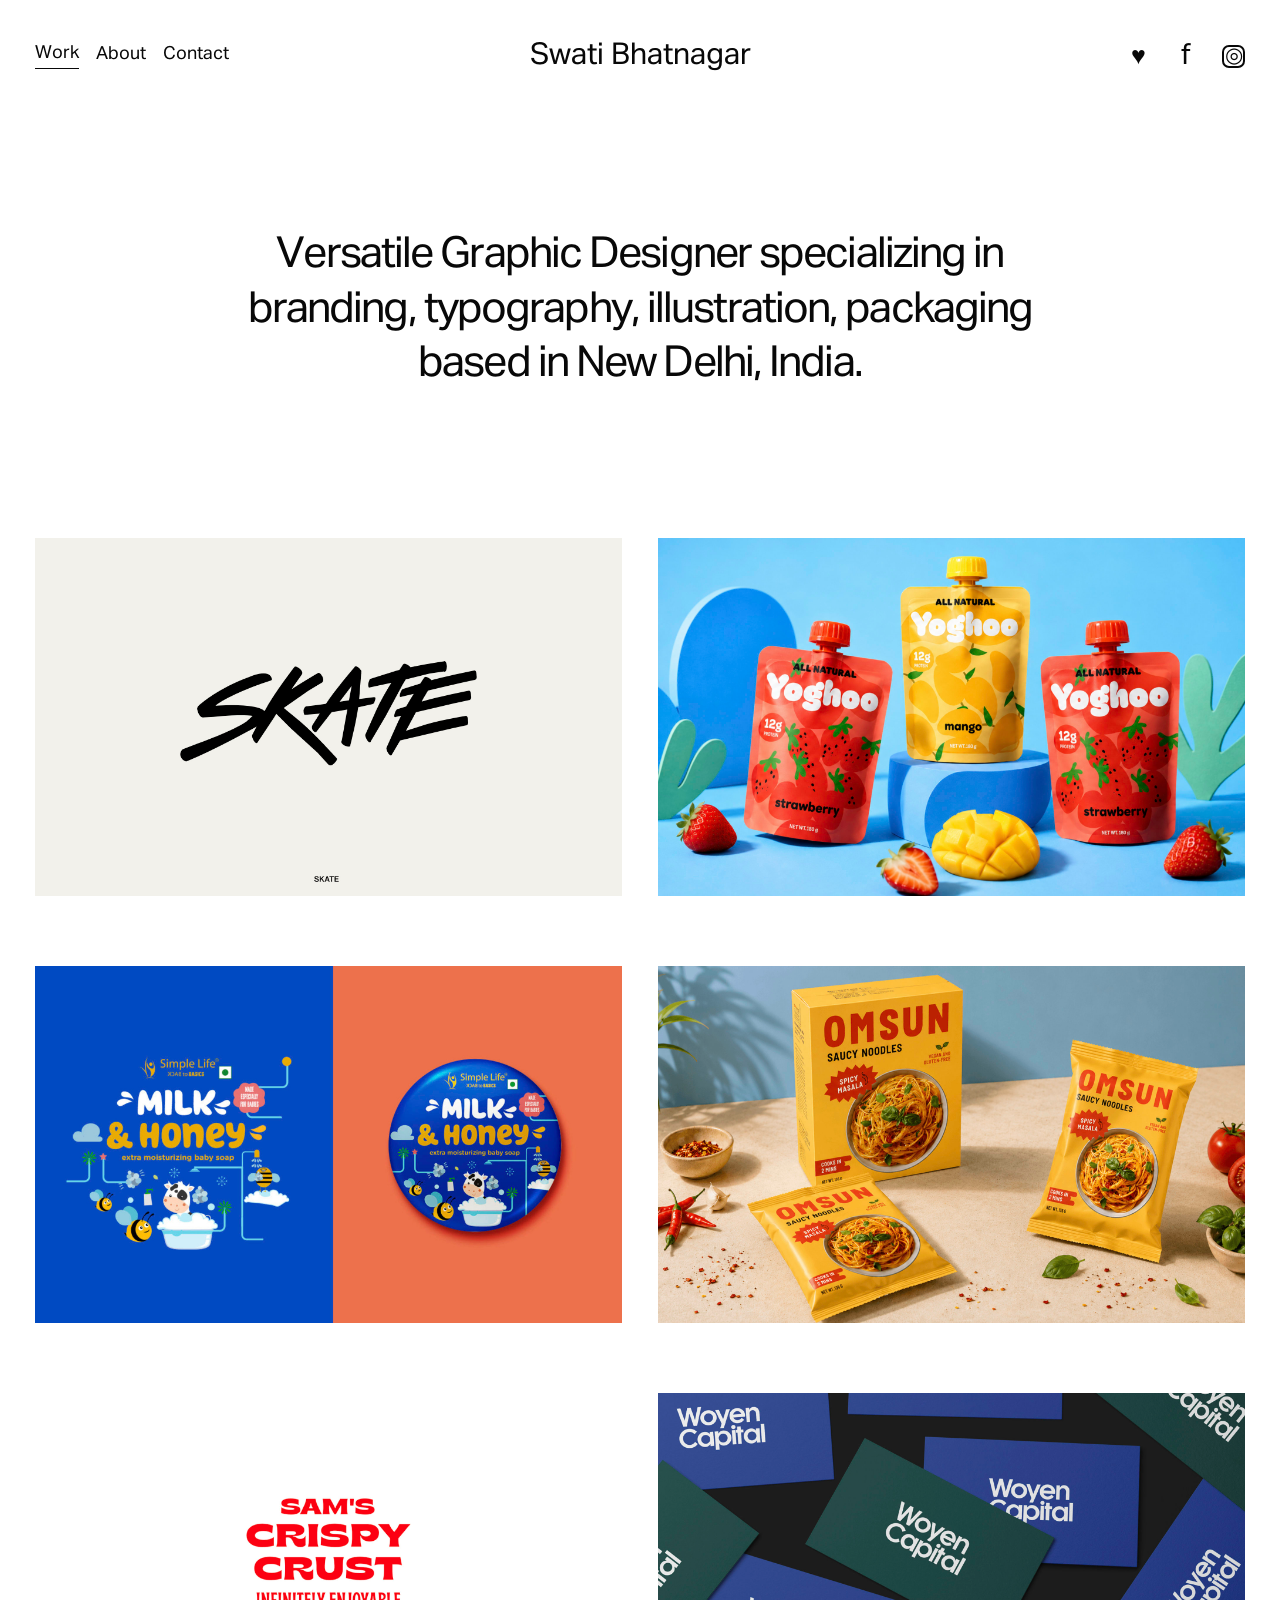
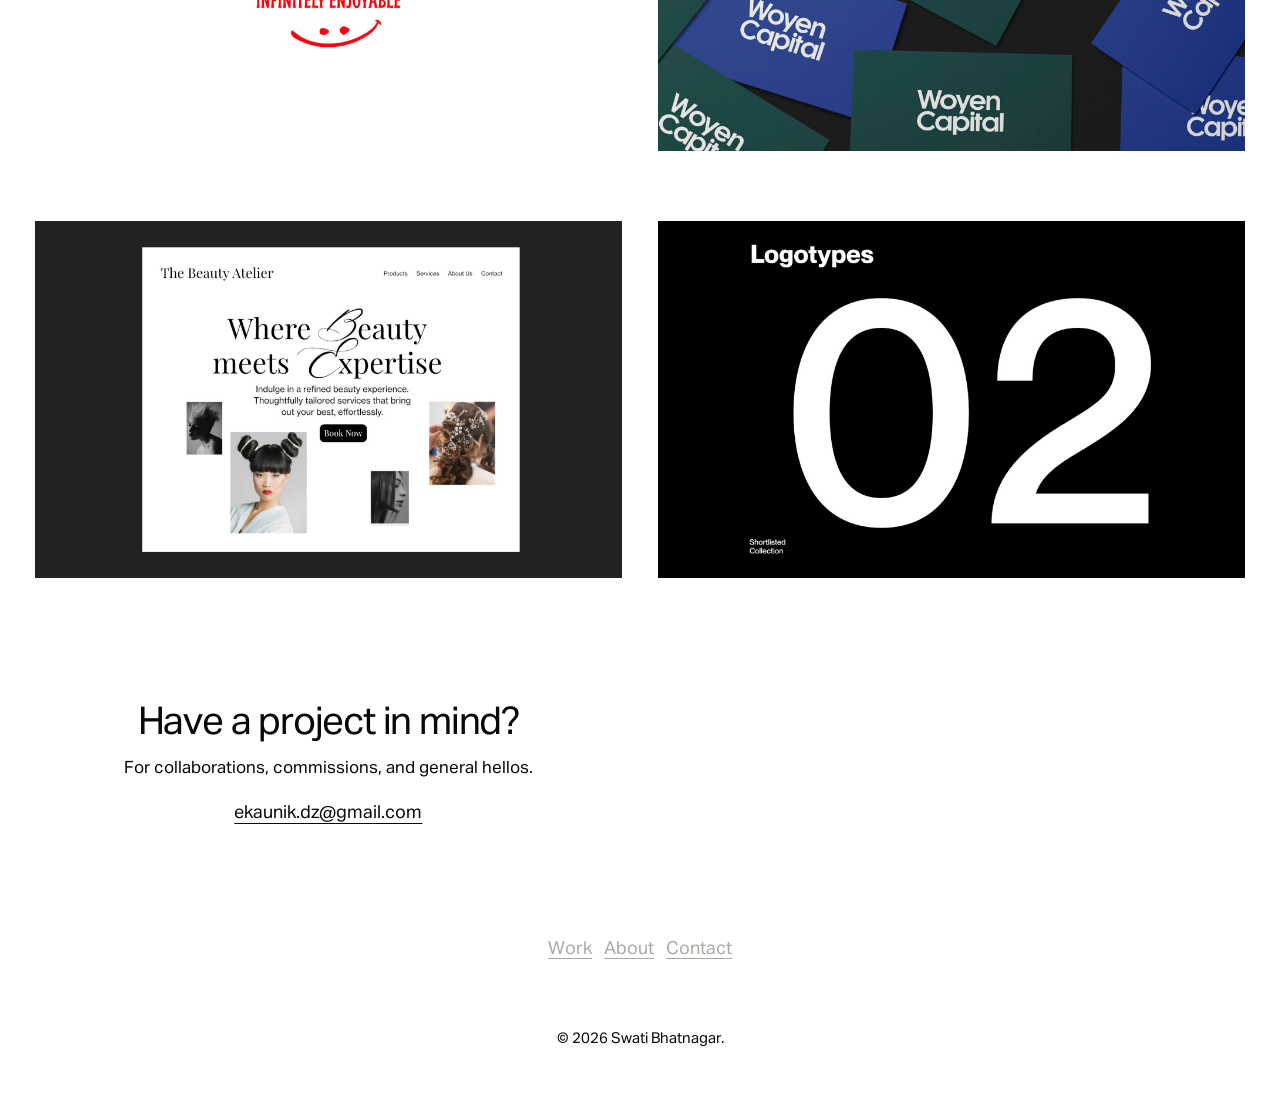
==== index.html @ c482aa9c "Fix URL in wordmark link to lowercase" ====
<!doctype html>
<html lang="en">
<head>
  <meta charset="utf-8">
  <meta name="viewport" content="width=device-width, initial-scale=1">
  <meta name="description" content="A clean, image-led portfolio template for artists and illustrators.">
  <title>Graphic Designer, Illustrator Portfolio — Swati Bhatnagar</title>
  <link rel="stylesheet" href="style.css">
</head>
<body>
  <header class="site-header">
    <nav class="nav-left" aria-label="Main navigation">
      <a class="active" href="#work">Work</a>
      <a href="#about">About</a>
      <a href="#contact">Contact</a>
    </nav>
    <a class="wordmark" href="https://swariddhi.github.io/swariddhi/" aria-label="Home">Swati Bhatnagar</a>
    <div class="nav-right" aria-label="Social links and cart">
      <a href="https://twitter.com/" aria-label="Twitter" title="Twitter" class="social twitter">♥</a>
      <a href="https://facebook.com/" aria-label="Facebook" title="Facebook" class="social facebook">f</a>
      <a href="https://instagram.com/" aria-label="Instagram" title="Instagram" class="social instagram">◎</a>
      
    </div>
    <button class="menu-toggle" aria-label="Toggle navigation" aria-expanded="false">☰</button>
  </header>

  <main>
    <section class="intro" id="about">
      <h1>Versatile Graphic Designer specializing in <br class="desktop-break">branding, typography,
illustration, packaging<br class="desktop-break"> based in New Delhi, India.</h1>
    </section>

   <section class="work-grid" id="work" aria-label="Selected work">
      <a class="project project-dark" href="typographic-works-3.html">
        <img src="assets/skate1.jpg" alt="Typographic Works III">
        <span class="project-caption"><strong>Typographic Works III</strong><small>Graphic Design | Typography</small></span>
      </a>
      <a class="project project-light" href="yoghoo-drink-branding-packaging.html">
        <img src="assets/yoghoo-cover.jpg" alt="Yoghoo Drink Branding & Packaging">
        <span class="project-caption"><strong>Yoghoo Drink Branding & Packaging</strong><small>Graphic Design | Packaging</small></span>
      </a>
      <a class="project project-light" href="simple-life-baby-soaps-packaging-design.html">
        <img src="assets/simple-life-baby-soaps-cover.jpg" alt="Simple Life Baby Soaps - Packaging Design">
        <span class="project-caption"><strong>Simple Life Baby Soaps - Packaging Design</strong><small>Graphic Design | Packaging</small></span>
      </a>
      <a class="project project-dark" href="omsun-noodles-branding-product-design.html">
        <img src="assets/omsun-noodles-cover.jpg" alt="Omsun Noodles | Branding | Product Design">
        <span class="project-caption"><strong>Omsun Noodles | Branding | Product Design</strong><small>Graphic Design | Packaging</small></span>
      </a>
     <a class="project project-light" href="sam's-crispy-crust.html">
        <img src="assets/sam's crispy-crust-cover.jpg" alt="Sam's Cripsy Crust | Branding">
        <span class="project-caption"><strong>Sam's Cripsy Crust | Branding</strong><small>Graphic Design | Branding</small></span>
      </a>
    <a class="project project-dark" href="woyen-capital.html">
        <img src="assets/woyen-capital-cover.jpg" alt="Woyen Capital">
        <span class="project-caption"><strong>Woyen Capital</strong><small>Graphic Design | Branding</small></span>
      </a>
    <a class="project project-dark" href="hair-salon-homepage-website-design.html">
        <img src="assets/hair-salon-cover.jpg" alt="Hair Salon | Homepage | Website design">
        <span class="project-caption"><strong>Hair Salon | Homepage | Website design</strong><small>Graphic Design | UI, UX</small></span>
      </a>
     <a class="project project-dark" href="logo-collection-vol-02.html">
        <img src="assets/logo-collection-vol-02-cover.jpg" alt="Logo Collection Vol.02">
        <span class="project-caption"><strong>Logo Collection Vol.02</strong><small>Graphic Design | Logo Design</small></span>
      </a>

    <section class="contact" id="contact">
      <h2>Have a project in mind?</h2>
      <p>For collaborations, commissions, and general hellos.</p>
      <a class="email-link" href="mailto:ekaunik.dz@gmail.com">ekaunik.dz@gmail.com</a>
    </section>
  </main>

  <footer class="site-footer">
    <nav aria-label="Footer navigation">
      <a href="#work">Work</a>
      <a href="#about">About</a>
      <a href="#contact">Contact</a>
    </nav>
      <p>© <span id="year"></span> Swati Bhatnagar.</p>
  </footer>
  <script src="script.js"></script>
</body>
</html>
---- style.css ----
@font-face {
  font-family: "Aktiv Grotesk";
  src: url("./AktivGrotesk-Regular.otf") format("opentype");
  font-weight: 400;
  font-style: normal;
  font-display: swap;
}

:root {
  --page: #FFFFFF;
  --ink: #080808;
  --muted: #aaa9a4;
  --gutter: clamp(20px, 2.7vw, 48px);
}
* { box-sizing: border-box; }
html { scroll-behavior: smooth; }
body {
  margin: 0;
  background: var(--page);
  color: var(--ink);
  font-family: "Aktiv Grotesk", sans-serif;
  font-weight: 400;
  -webkit-font-smoothing: antialiased;
}
a { color: inherit; }
.site-header {
  min-height: 112px;
  padding: 28px var(--gutter);
  display: grid;
  grid-template-columns: 1fr auto 1fr;
  align-items: center;
  gap: 24px;
}
.nav-left, .nav-right { display: flex; align-items: center; gap: clamp(14px, 1.35vw, 24px); }
.nav-left a, .site-footer a { text-decoration: none; font-size: 18px; }
.nav-left a { padding-bottom: 4px; }
.nav-left a.active { border-bottom: 1px solid currentColor; }
.wordmark {
  font-family: "Aktiv Grotesk", sans-serif !important;
  font-size: clamp(27px, 2.35vw, 40px);
  font-weight: 400 !important;
  letter-spacing: 0;
  text-decoration: none;
  white-space: nowrap;
}
.nav-right { justify-content: flex-end; gap: 24px; }
.social { text-decoration: none; display: inline-flex; justify-content: center; align-items: center; font-weight: 700; font-size: 25px; width: 24px; height: 28px; }
.facebook { font-family: Arial, sans-serif; font-size: 29px; }
.instagram { border: 2px solid currentColor; border-radius: 7px; font-size: 21px; line-height: 1; width: 23px; height: 23px; }
.cart { display: inline-flex; align-items: center; gap: 5px; text-decoration: none; font-size: 18px; }
.cart svg { width: 29px; height: 29px; fill: none; stroke: currentColor; stroke-width: 1.2; stroke-linecap: round; stroke-linejoin: round; }
.menu-toggle { display: none; border: 0; background: transparent; font-size: 25px; }
.intro { padding: clamp(90px, 9.1vw, 158px) var(--gutter) clamp(100px, 10.1vw, 175px); text-align: center; }
.intro h1 { max-width: 1160px; margin: 0 auto; font-size: clamp(34px, 3.35vw, 58px); line-height: 1.27; letter-spacing: -1.9px; font-weight: 400; }
.work-grid { padding: 0 var(--gutter); display: grid; grid-template-columns: repeat(2, minmax(0, 1fr)); gap: clamp(26px, 2.8vw, 50px); }
.project { position: relative; overflow: hidden; aspect-ratio: 1.5 / 1; display: flex; align-items: center; justify-content: center; text-decoration: none; }
.project-dark { background: #FFFFFF; }
.project-light { background: #fff; }
.project img { width: 100%; height: 100%; object-fit: contain; display: block; transition: transform .45s ease; }
.project:hover img { transform: scale(1.025); }
.project-caption { position: absolute; inset: auto 0 0; padding: 32px 24px 20px; display: flex; flex-direction: column; gap: 4px; color: white; background: linear-gradient(transparent, rgba(0,0,0,.62)); opacity: 0; transition: opacity .25s ease; }
.project-light .project-caption { color: #fff; }
.project:hover .project-caption, .project:focus-visible .project-caption { opacity: 1; }
.project-caption strong { font-size: 18px; }
.project-caption small { font-size: 13px; }
.shop-note { text-align: center; padding: 105px 20px 100px; }
.shop-note p { margin: 0 0 14px; font-size: clamp(27px, 3vw, 42px); letter-spacing: -1px; }
.shop-note a, .email-link { font-size: 18px; text-underline-offset: 5px; }
.contact { padding: 70px 20px 115px; text-align: center; }
.contact h2 { font-size: clamp(30px, 3vw, 44px); font-weight: 500; letter-spacing: -1.2px; margin: 0 0 14px; }
.contact p { font-size: 17px; margin: 0 0 24px; }
.site-footer { text-align: center; padding: 0 20px 48px; }
.site-footer nav { display: flex; justify-content: center; gap: 12px; flex-wrap: wrap; }
.site-footer a { color: var(--muted); text-decoration: underline; text-underline-offset: 4px; }
.site-footer p { margin: 70px 0 0; font-size: 15px; }
@media (max-width: 760px) {
  .site-header { min-height: 82px; grid-template-columns: 1fr auto; padding-top: 20px; padding-bottom: 20px; }
  .wordmark { grid-column: 1; grid-row: 1; justify-self: start; font-size: 29px; }
  .nav-left { display: none; grid-column: 1 / -1; grid-row: 2; flex-direction: column; align-items: flex-start; padding: 12px 0 6px; }
  .nav-left.open { display: flex; }
  .nav-right { display: none; }
  .menu-toggle { display: block; grid-column: 2; grid-row: 1; cursor: pointer; }
  .intro { padding: 75px 22px 82px; }
  .intro h1 { font-size: clamp(31px, 7vw, 45px); line-height: 1.2; letter-spacing: -1.3px; }
  .desktop-break { display: none; }
  .work-grid { grid-template-columns: 1fr; gap: 20px; padding: 0 18px; }
  .project { aspect-ratio: 1.12 / 1; }
  .project-caption { opacity: 1; padding: 26px 18px 15px; }
  .shop-note { padding: 78px 22px; }
  .contact { padding: 45px 20px 85px; }
  .site-footer p { margin-top: 45px; }
}
@media (prefers-reduced-motion: reduce) {
  html { scroll-behavior: auto; }
  *, *::before, *::after { transition-duration: .01ms !important; }
}
* {
  font-family: "Aktiv Grotesk", sans-serif !important;
  font-weight: 400 !important;
}
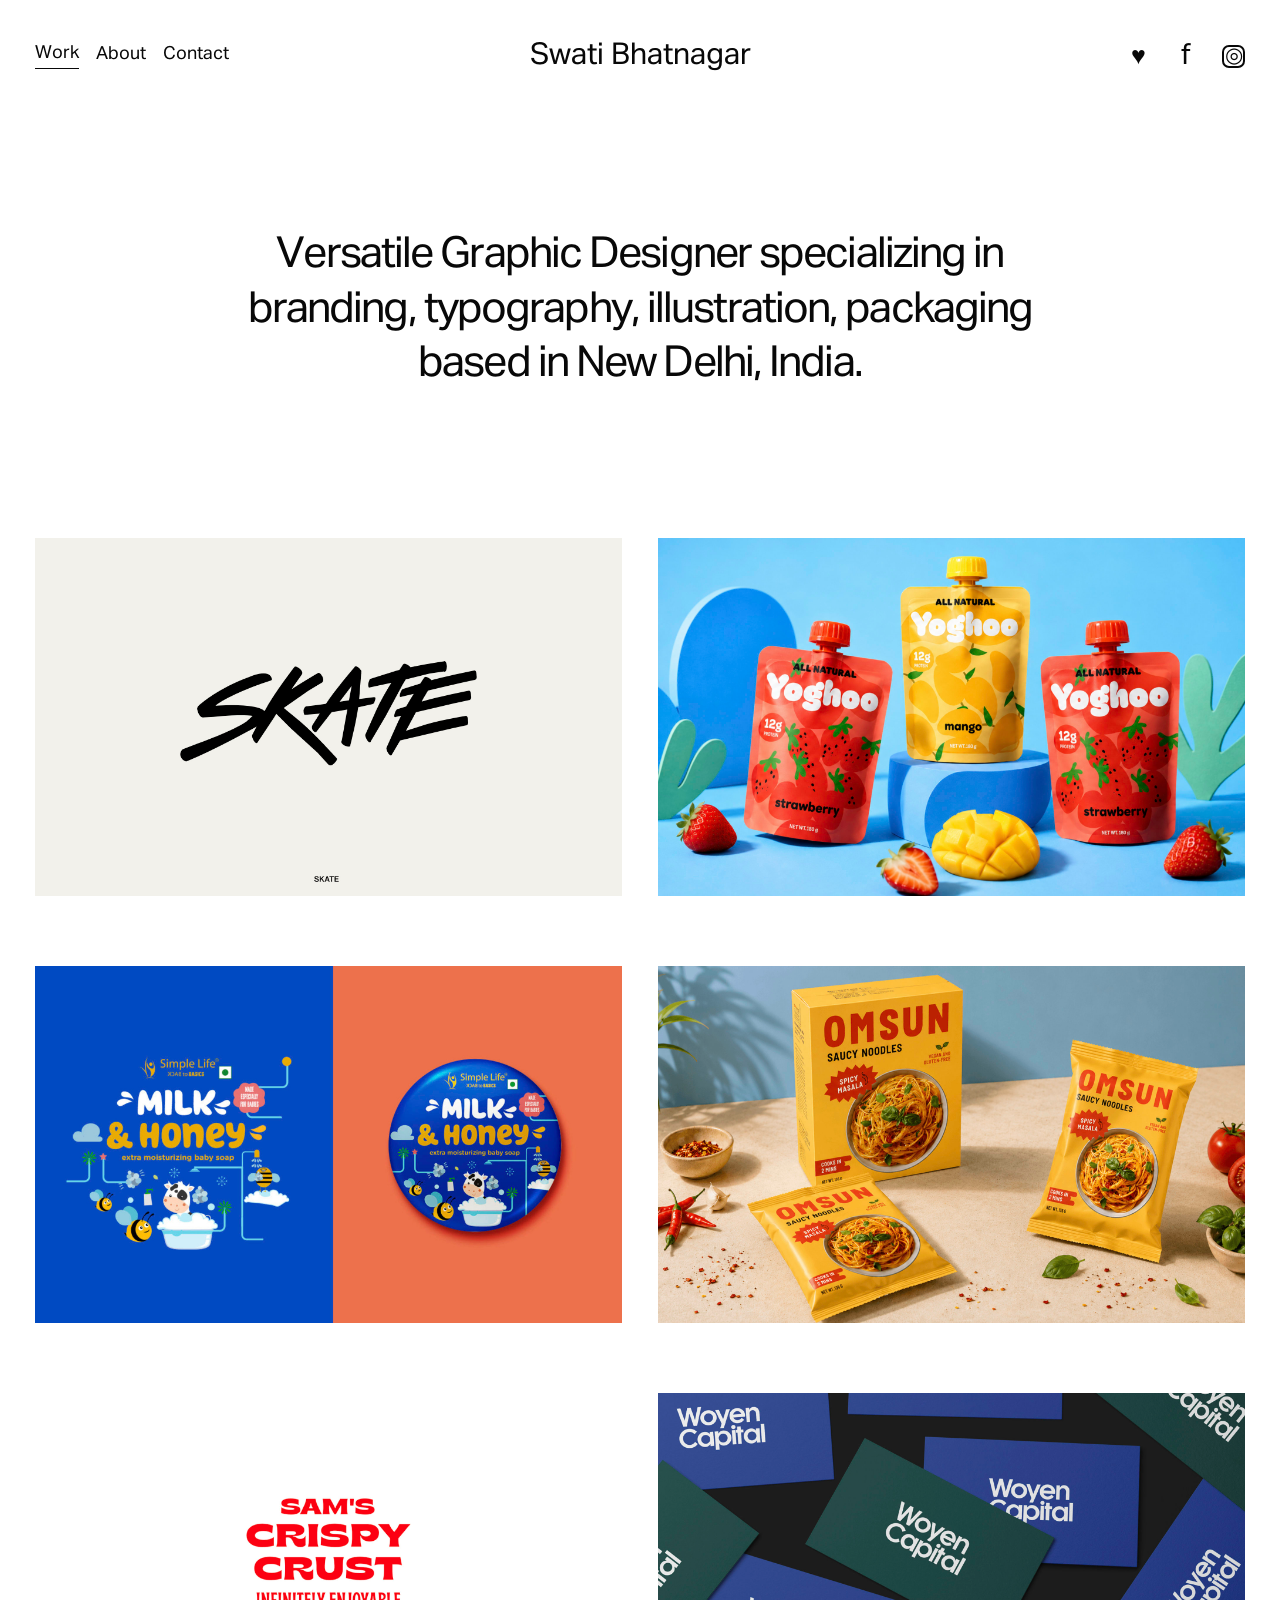
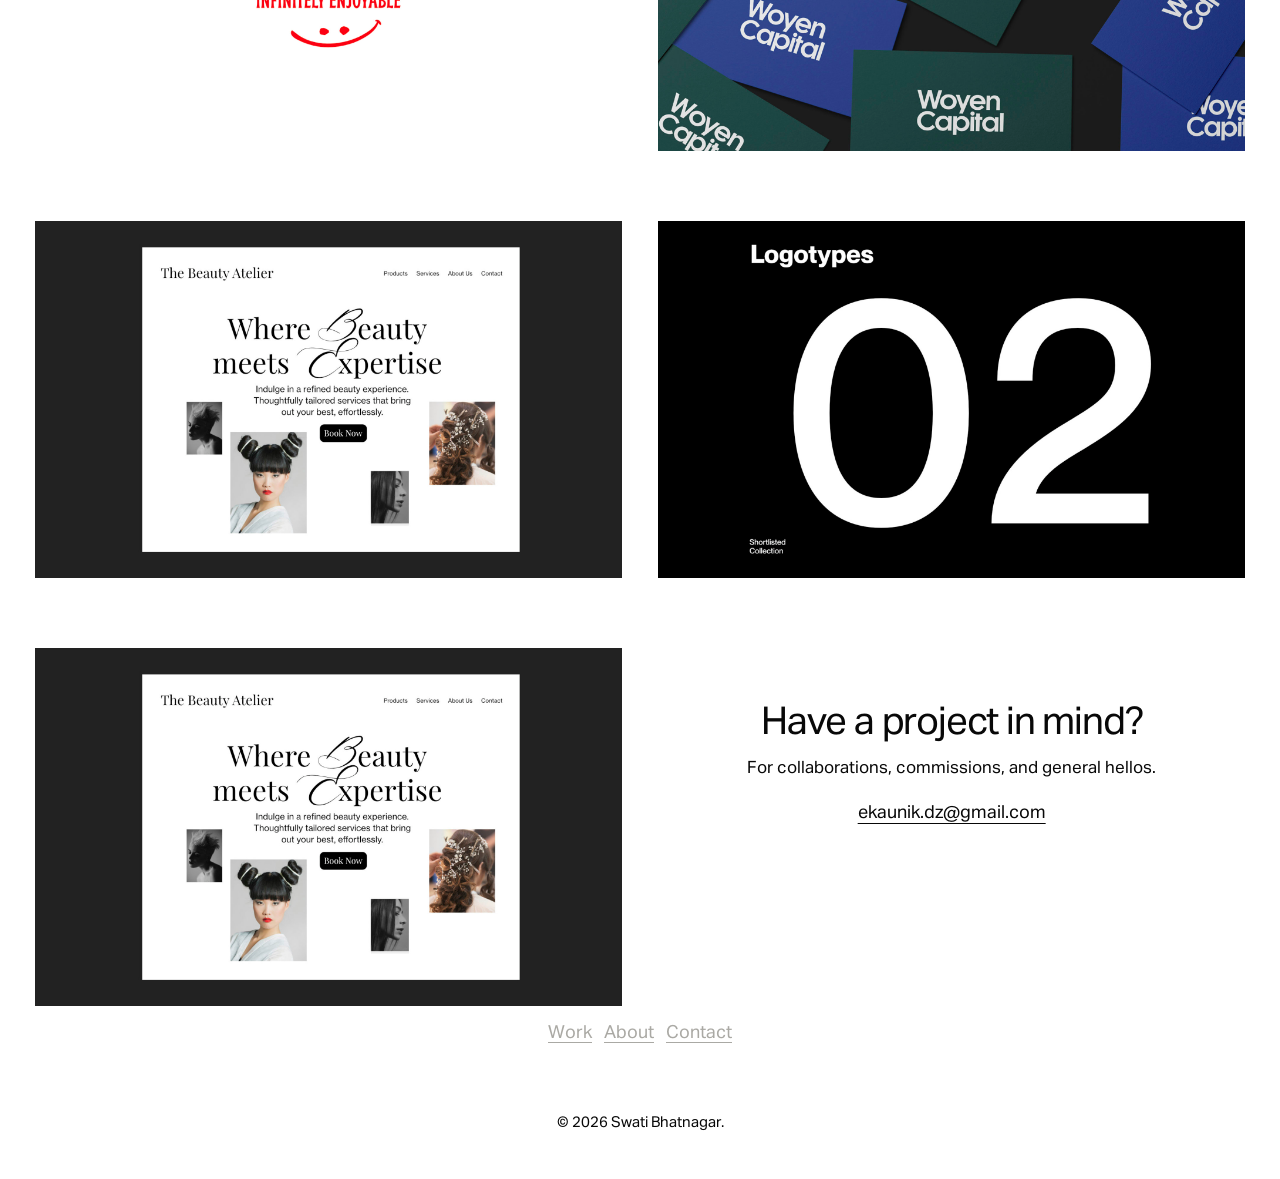
==== commit 0d3f7322: "Update index.html" ====
--- a/index.html
+++ b/index.html
@@ -14,7 +14,7 @@
       <a href="#about">About</a>
       <a href="#contact">Contact</a>
     </nav>
-    <a class="wordmark" href="https://swariddhi.github.io/swariddhi/" aria-label="Home">Swati Bhatnagar</a>
+    <a class="wordmark" href="https://swariddhi.github.io" aria-label="Home">Swati Bhatnagar</a>
     <div class="nav-right" aria-label="Social links and cart">
       <a href="https://twitter.com/" aria-label="Twitter" title="Twitter" class="social twitter">♥</a>
       <a href="https://facebook.com/" aria-label="Facebook" title="Facebook" class="social facebook">f</a>
@@ -63,6 +63,10 @@
         <img src="assets/logo-collection-vol-02-cover.jpg" alt="Logo Collection Vol.02">
         <span class="project-caption"><strong>Logo Collection Vol.02</strong><small>Graphic Design | Logo Design</small></span>
       </a>
+      <a class="project project-dark" href="soft-surrealism.html">
+        <img src="assets/hair-salon-cover.jpg" alt="Soft Surrealism">
+        <span class="project-caption"><strong>Soft Surrealism</strong><small>Graphic Design, Illustration</small></span>
+      </a>
 
     <section class="contact" id="contact">
       <h2>Have a project in mind?</h2>
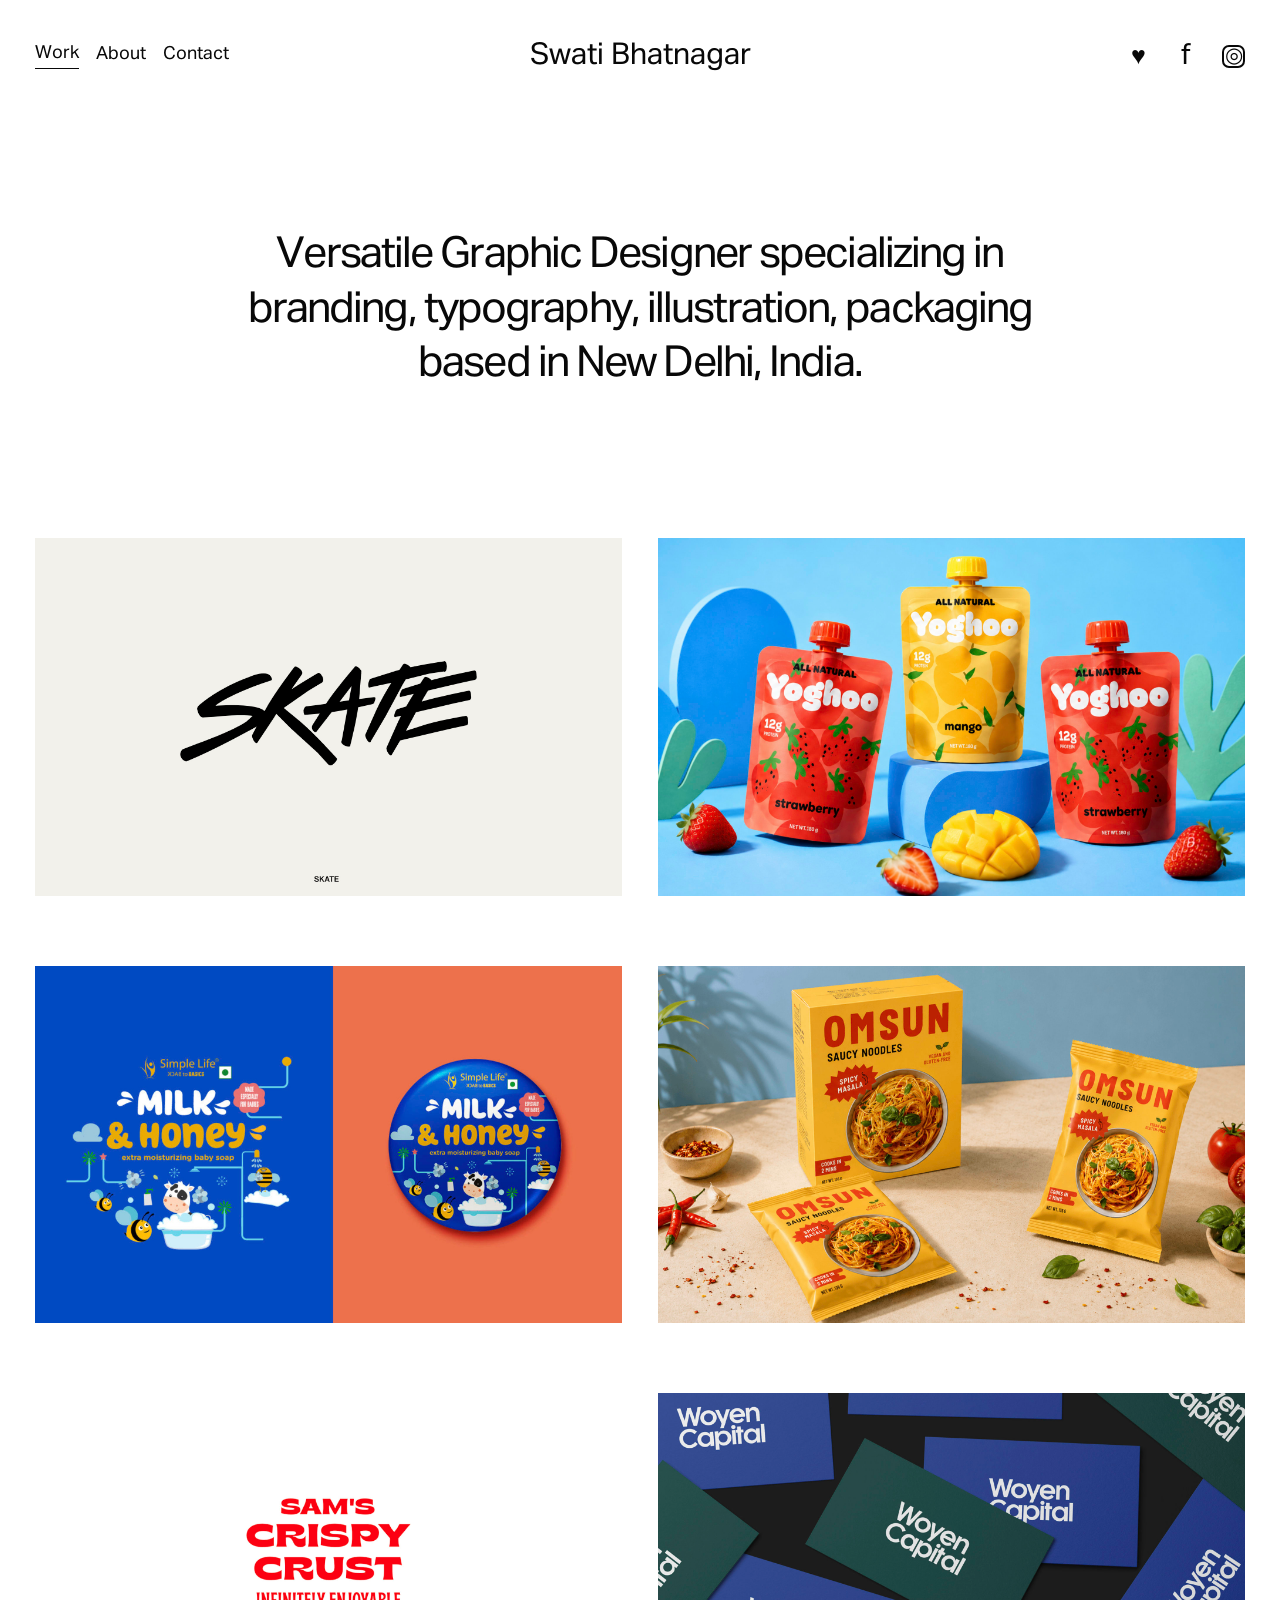
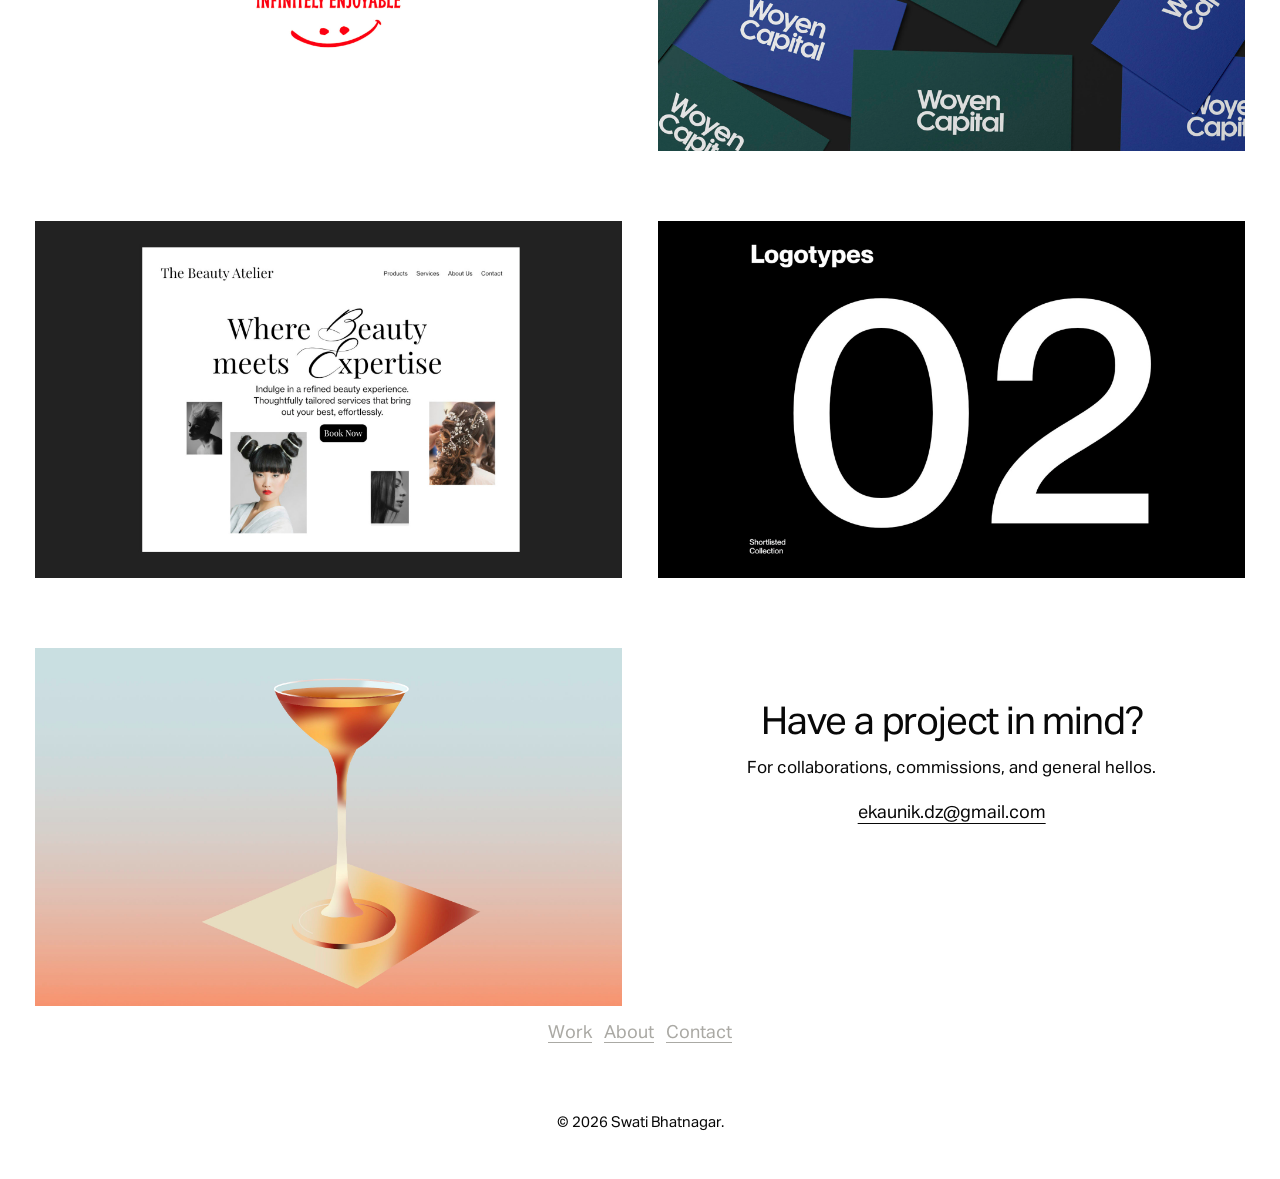
==== commit e995ddb0: "Update image source for Soft Surrealism project" ====
--- a/index.html
+++ b/index.html
@@ -64,7 +64,7 @@
         <span class="project-caption"><strong>Logo Collection Vol.02</strong><small>Graphic Design | Logo Design</small></span>
       </a>
       <a class="project project-dark" href="soft-surrealism.html">
-        <img src="assets/hair-salon-cover.jpg" alt="Soft Surrealism">
+        <img src="assets/soft-cover.jpg" alt="Soft Surrealism">
         <span class="project-caption"><strong>Soft Surrealism</strong><small>Graphic Design, Illustration</small></span>
       </a>
 
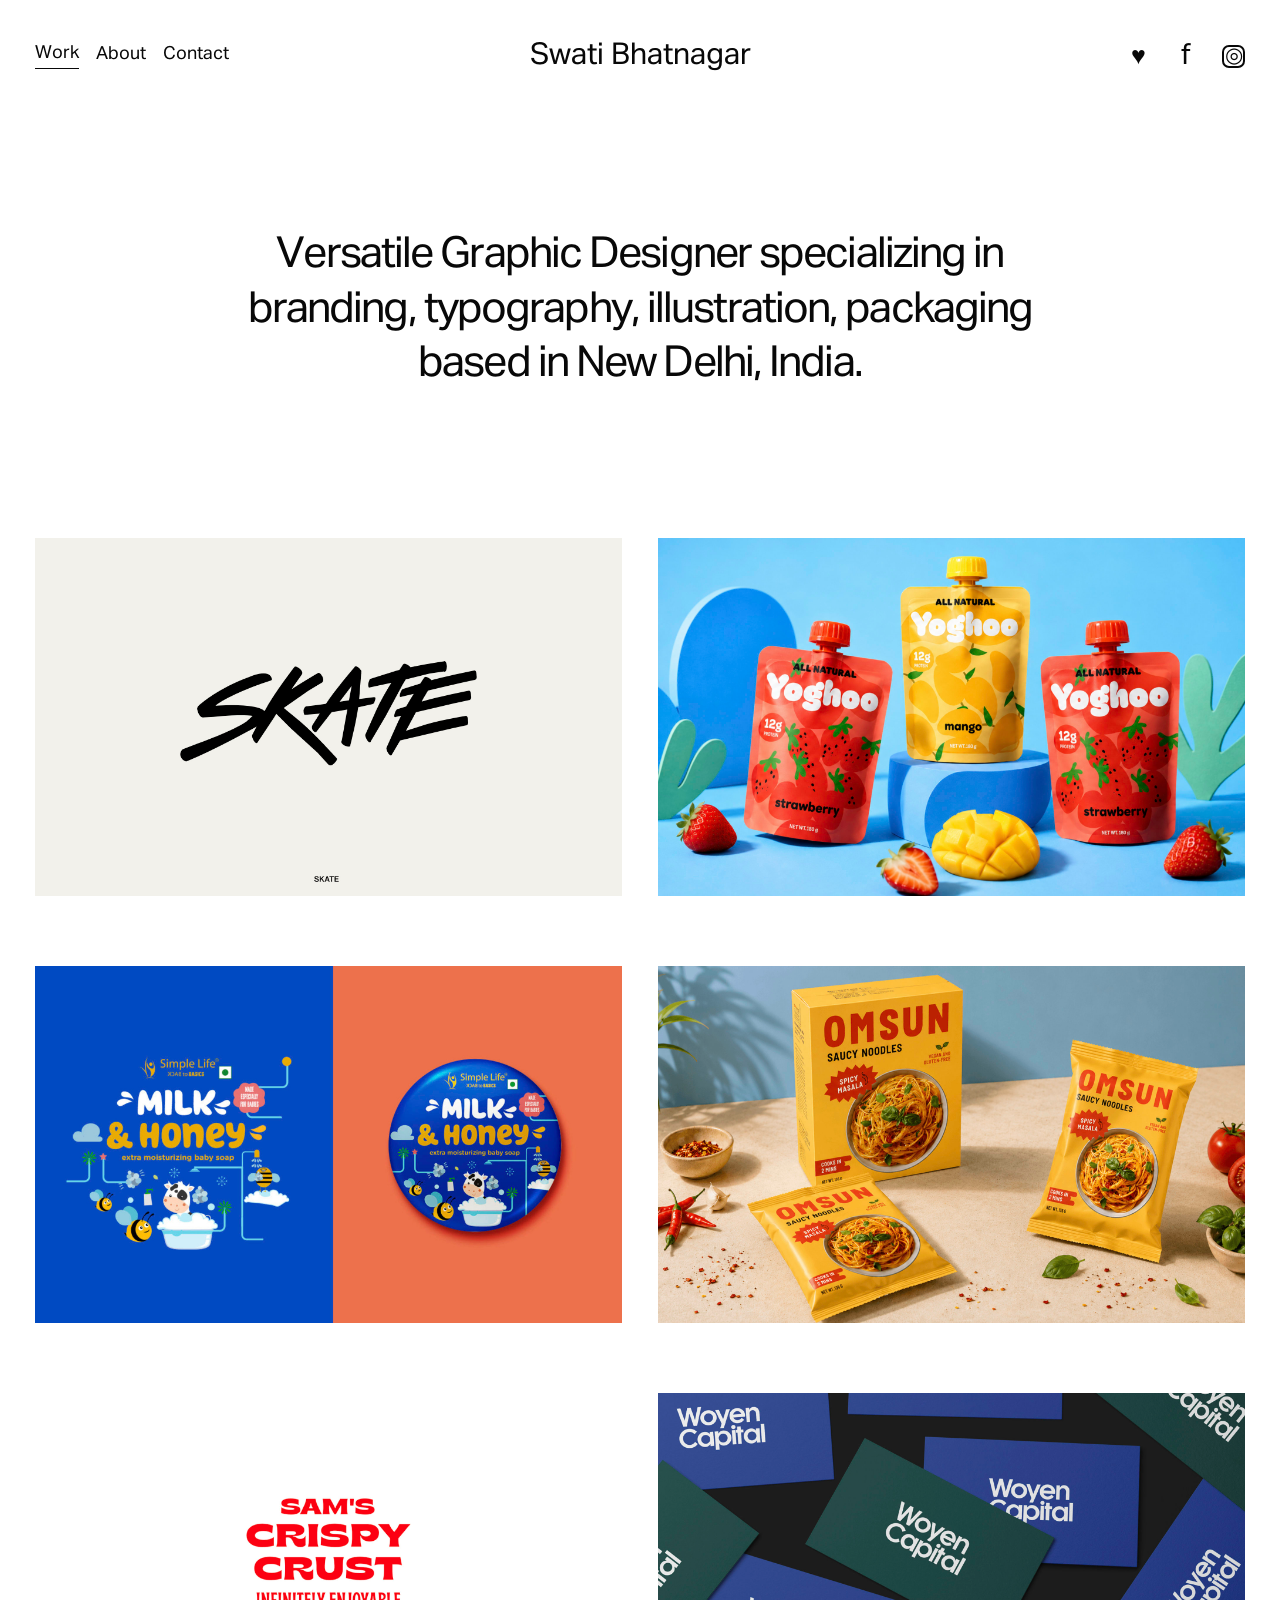
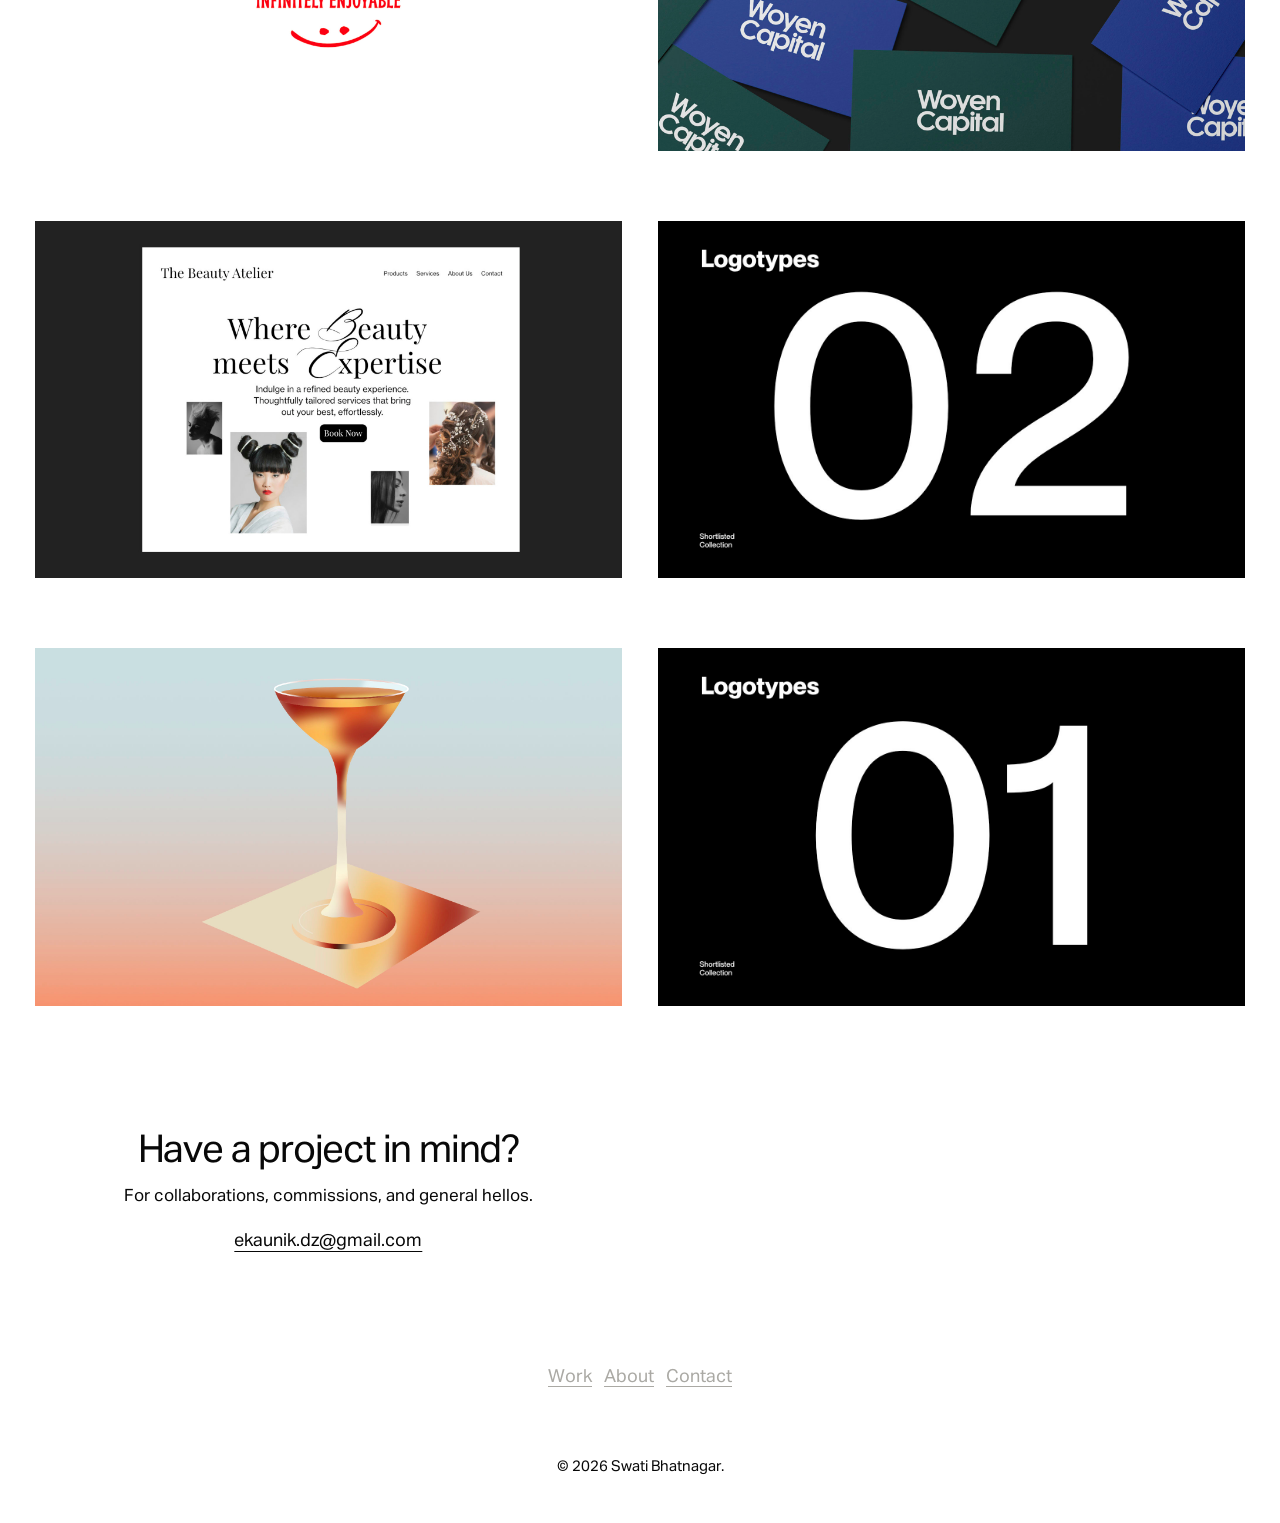
==== commit 580fa968: "Add logo collection project link to index.html" ====
--- a/index.html
+++ b/index.html
@@ -65,7 +65,11 @@
       </a>
       <a class="project project-dark" href="soft-surrealism.html">
         <img src="assets/soft-cover.jpg" alt="Soft Surrealism">
-        <span class="project-caption"><strong>Soft Surrealism</strong><small>Graphic Design, Illustration</small></span>
+        <span class="project-caption"><strong>Soft Surrealism</strong><small>Illustration</small></span>
+      </a>
+      <a class="project project-dark" href="soft-surrealism.html">
+        <img src="assets/logo-collection-vol-01-cover.jpg" alt="Logo Collection Vol.02">
+        <span class="project-caption"><strong>Logo Collection Vol.01</strong><small>Graphic Design | Logo Design</small></span>
       </a>
 
     <section class="contact" id="contact">
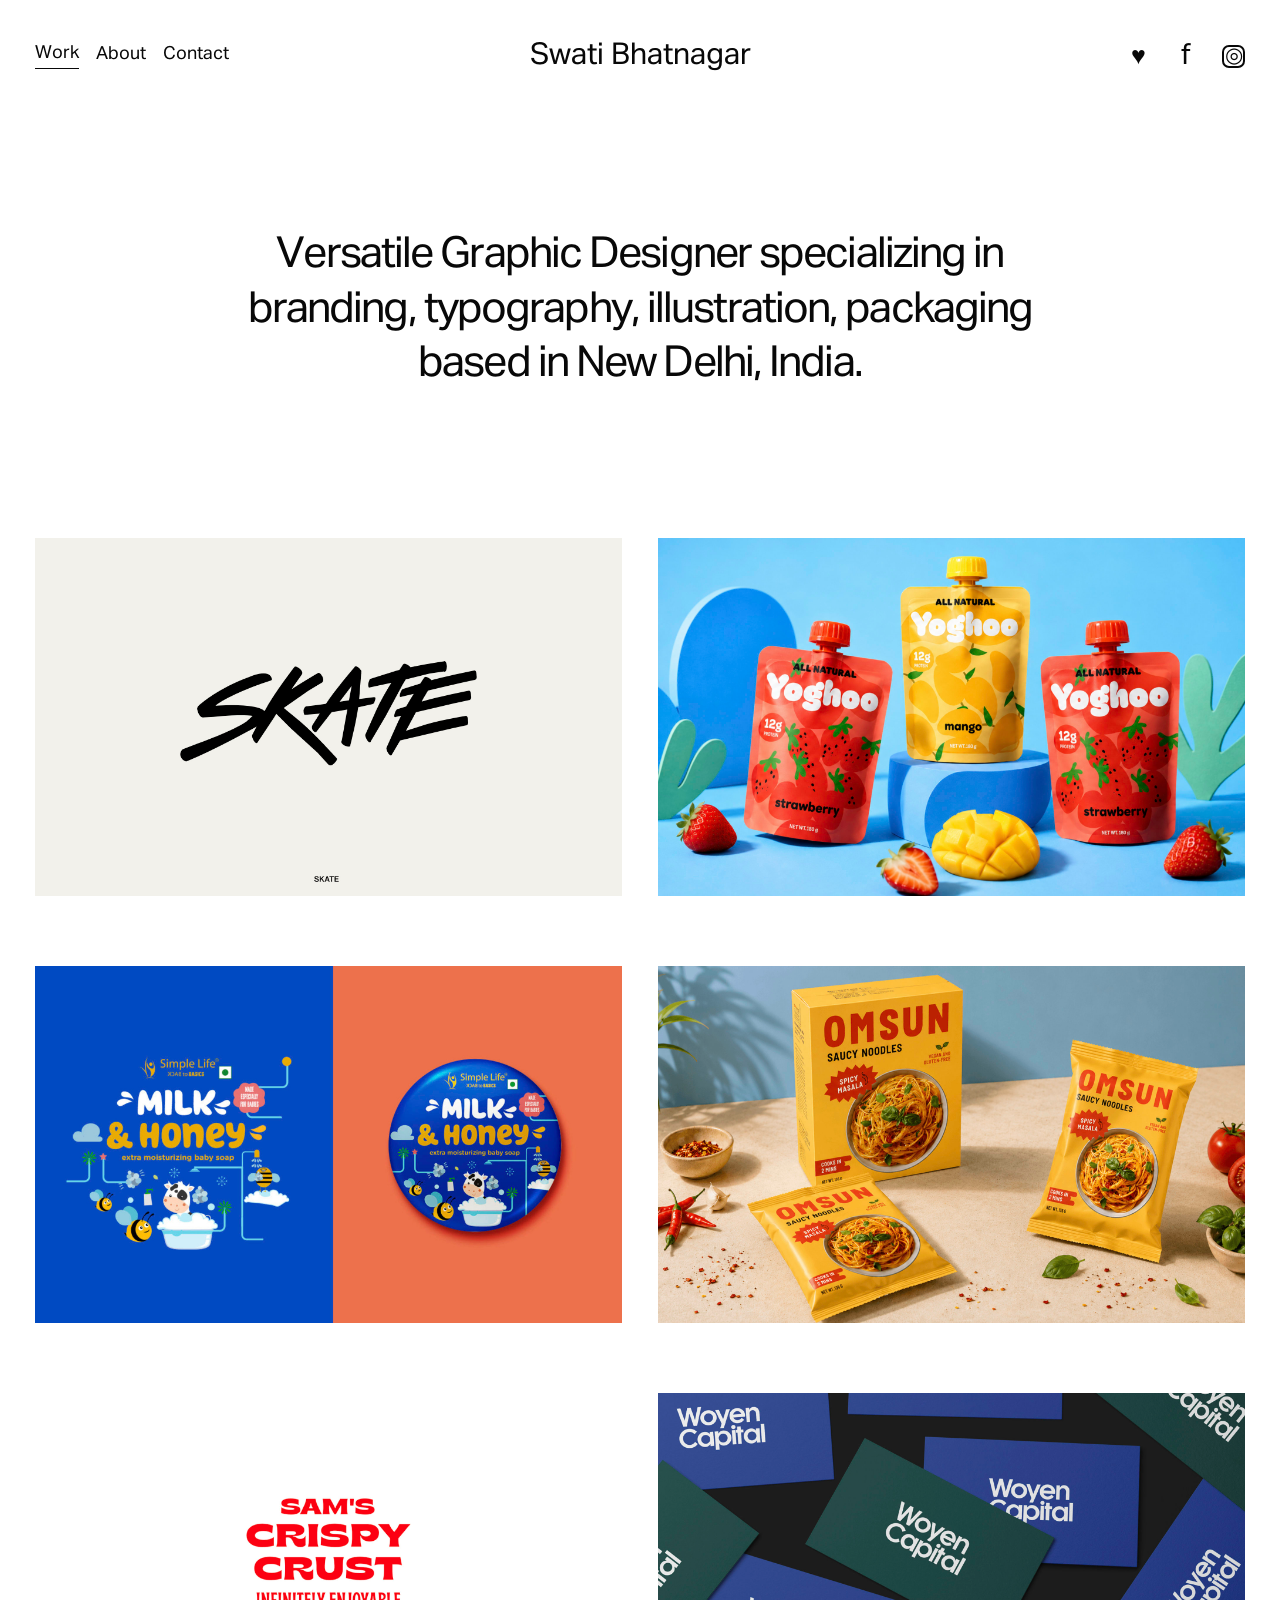
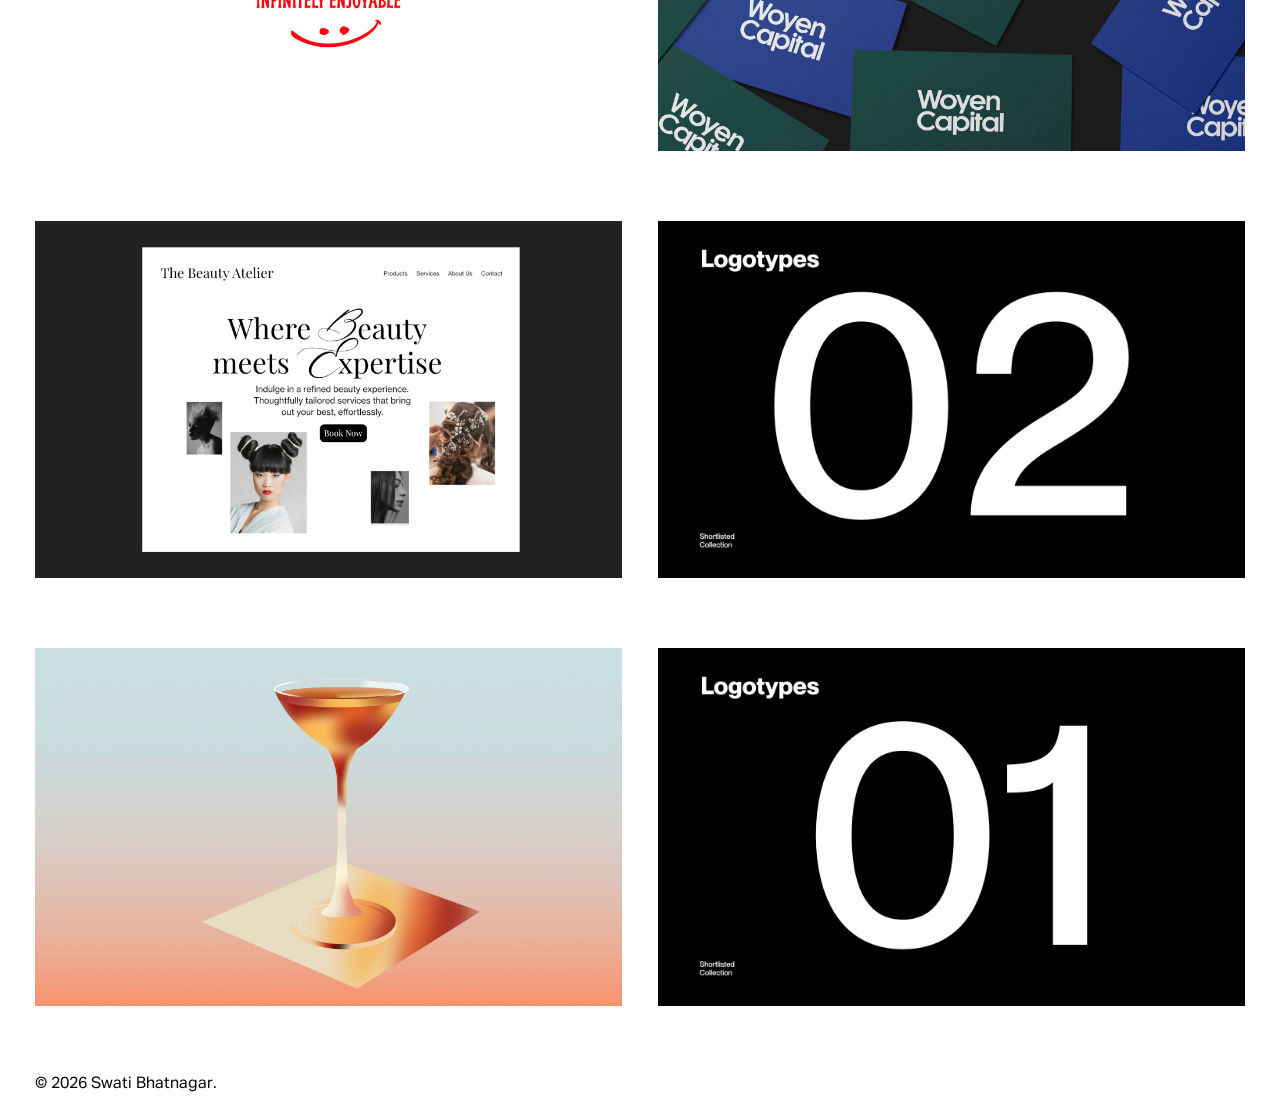
==== commit 192d222c: "Remove contact section and footer navigation Removed contact section and footer navigation from inde" ====
--- a/index.html
+++ b/index.html
@@ -67,24 +67,11 @@
         <img src="assets/soft-cover.jpg" alt="Soft Surrealism">
         <span class="project-caption"><strong>Soft Surrealism</strong><small>Illustration</small></span>
       </a>
-      <a class="project project-dark" href="soft-surrealism.html">
+      <a class="project project-dark" href="logo-collection-vol-01.html">
         <img src="assets/logo-collection-vol-01-cover.jpg" alt="Logo Collection Vol.02">
         <span class="project-caption"><strong>Logo Collection Vol.01</strong><small>Graphic Design | Logo Design</small></span>
       </a>
 
-    <section class="contact" id="contact">
-      <h2>Have a project in mind?</h2>
-      <p>For collaborations, commissions, and general hellos.</p>
-      <a class="email-link" href="mailto:ekaunik.dz@gmail.com">ekaunik.dz@gmail.com</a>
-    </section>
-  </main>
-
-  <footer class="site-footer">
-    <nav aria-label="Footer navigation">
-      <a href="#work">Work</a>
-      <a href="#about">About</a>
-      <a href="#contact">Contact</a>
-    </nav>
       <p>© <span id="year"></span> Swati Bhatnagar.</p>
   </footer>
   <script src="script.js"></script>
